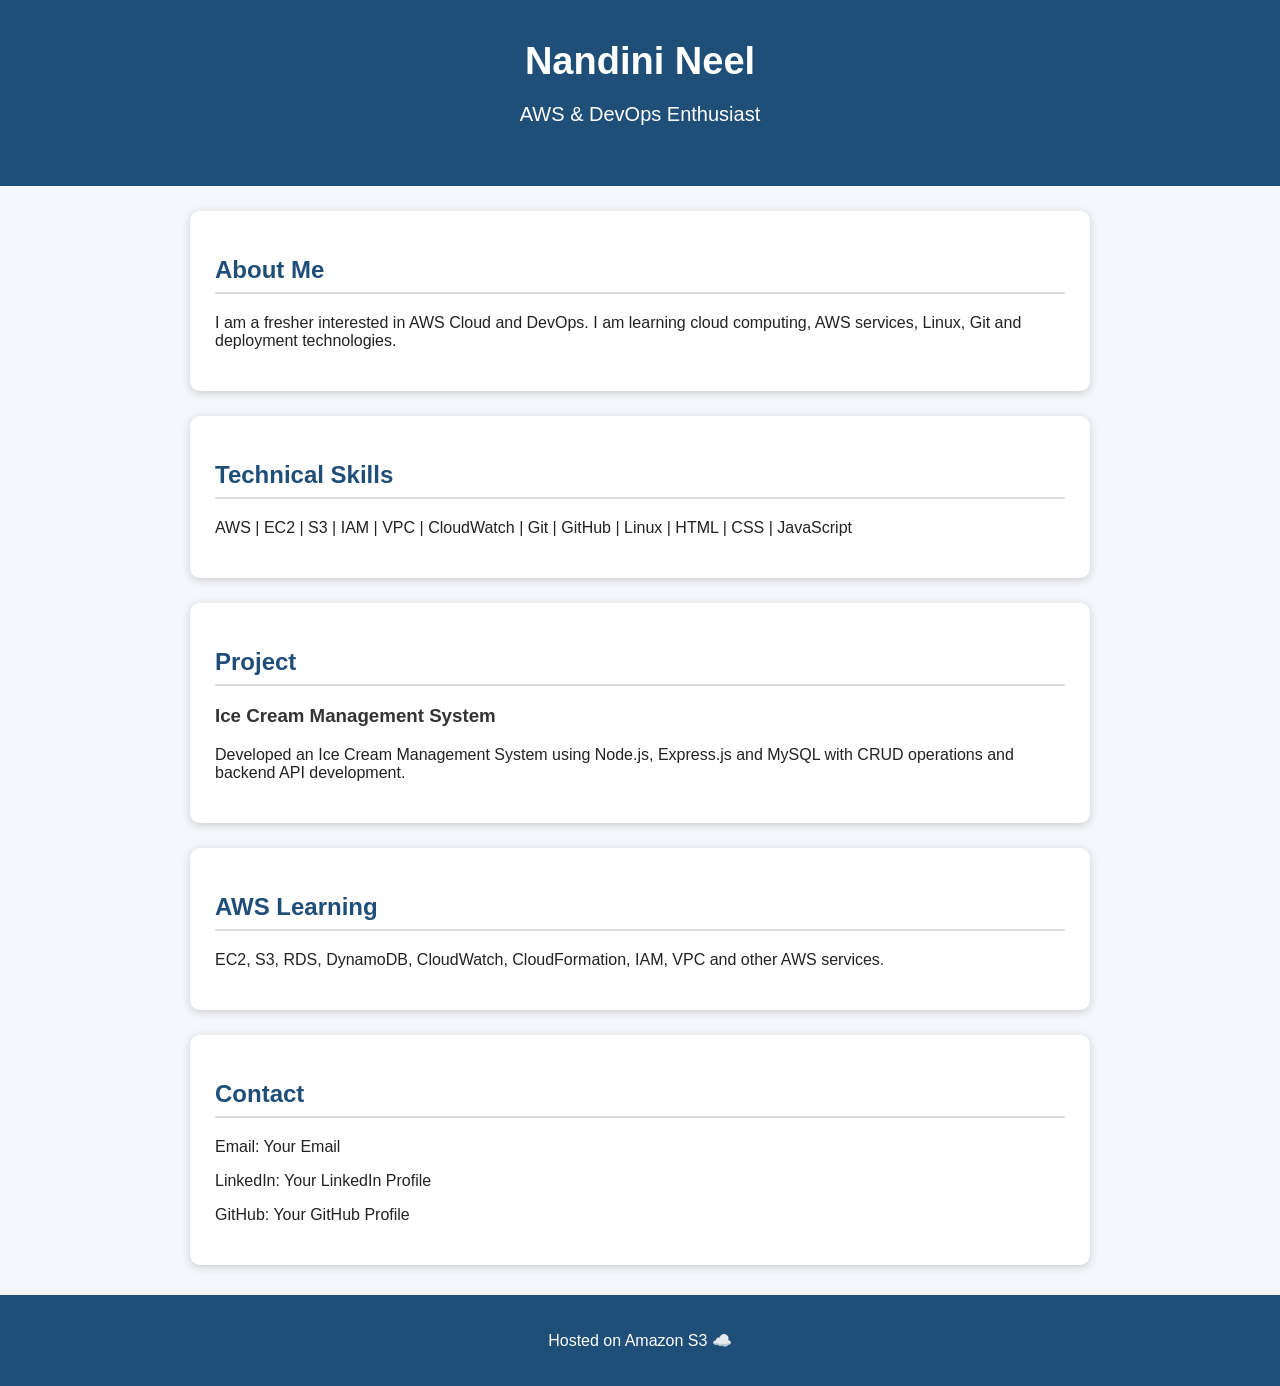
==== index.html @ 648cd5a4 "Initial resume website" ====
<!DOCTYPE html>
<html lang="en">
<head>
    <meta charset="UTF-8">
    <meta name="viewport" content="width=device-width, initial-scale=1.0">
    <title>Nandini Neel | AWS & DevOps</title>
    <link rel="stylesheet" href="style.css">
</head>

<body>

    <header>
        <h1>Nandini Neel</h1>
        <p>AWS & DevOps Enthusiast</p>
    </header>

    <section>
        <h2>About Me</h2>
        <p>
            I am a fresher interested in AWS Cloud and DevOps.
            I am learning cloud computing, AWS services, Linux,
            Git and deployment technologies.
        </p>
    </section>

    <section>
        <h2>Technical Skills</h2>
        <p>
            AWS | EC2 | S3 | IAM | VPC | CloudWatch |
            Git | GitHub | Linux | HTML | CSS | JavaScript
        </p>
    </section>

    <section>
        <h2>Project</h2>
        <h3>Ice Cream Management System</h3>
        <p>
            Developed an Ice Cream Management System using
            Node.js, Express.js and MySQL with CRUD operations
            and backend API development.
        </p>
    </section>

    <section>
        <h2>AWS Learning</h2>
        <p>
            EC2, S3, RDS, DynamoDB, CloudWatch, CloudFormation,
            IAM, VPC and other AWS services.
        </p>
    </section>

    <section>
        <h2>Contact</h2>
        <p>Email: Your Email</p>
        <p>LinkedIn: Your LinkedIn Profile</p>
        <p>GitHub: Your GitHub Profile</p>
    </section>

    <footer>
        <p>Hosted on Amazon S3 ☁️</p>
    </footer>

</body>
</html>
---- style.css ----
body {
    font-family: Arial, sans-serif;
    margin: 0;
    background: #f4f7fb;
    color: #222;
}

header {
    background: #1f4e79;
    color: white;
    text-align: center;
    padding: 40px 20px;
}

header h1 {
    margin: 0;
    font-size: 38px;
}

header p {
    font-size: 20px;
}

section {
    background: white;
    max-width: 850px;
    margin: 25px auto;
    padding: 25px;
    border-radius: 10px;
    box-shadow: 0 2px 8px #ccc;
}

h2 {
    color: #1f4e79;
    border-bottom: 2px solid #ddd;
    padding-bottom: 8px;
}

h3 {
    color: #333;
}

footer {
    background: #1f4e79;
    color: white;
    text-align: center;
    padding: 20px;
    margin-top: 30px;
}

@media (max-width: 600px) {
    section {
        margin: 15px;
    }

    header h1 {
        font-size: 30px;
    }
}
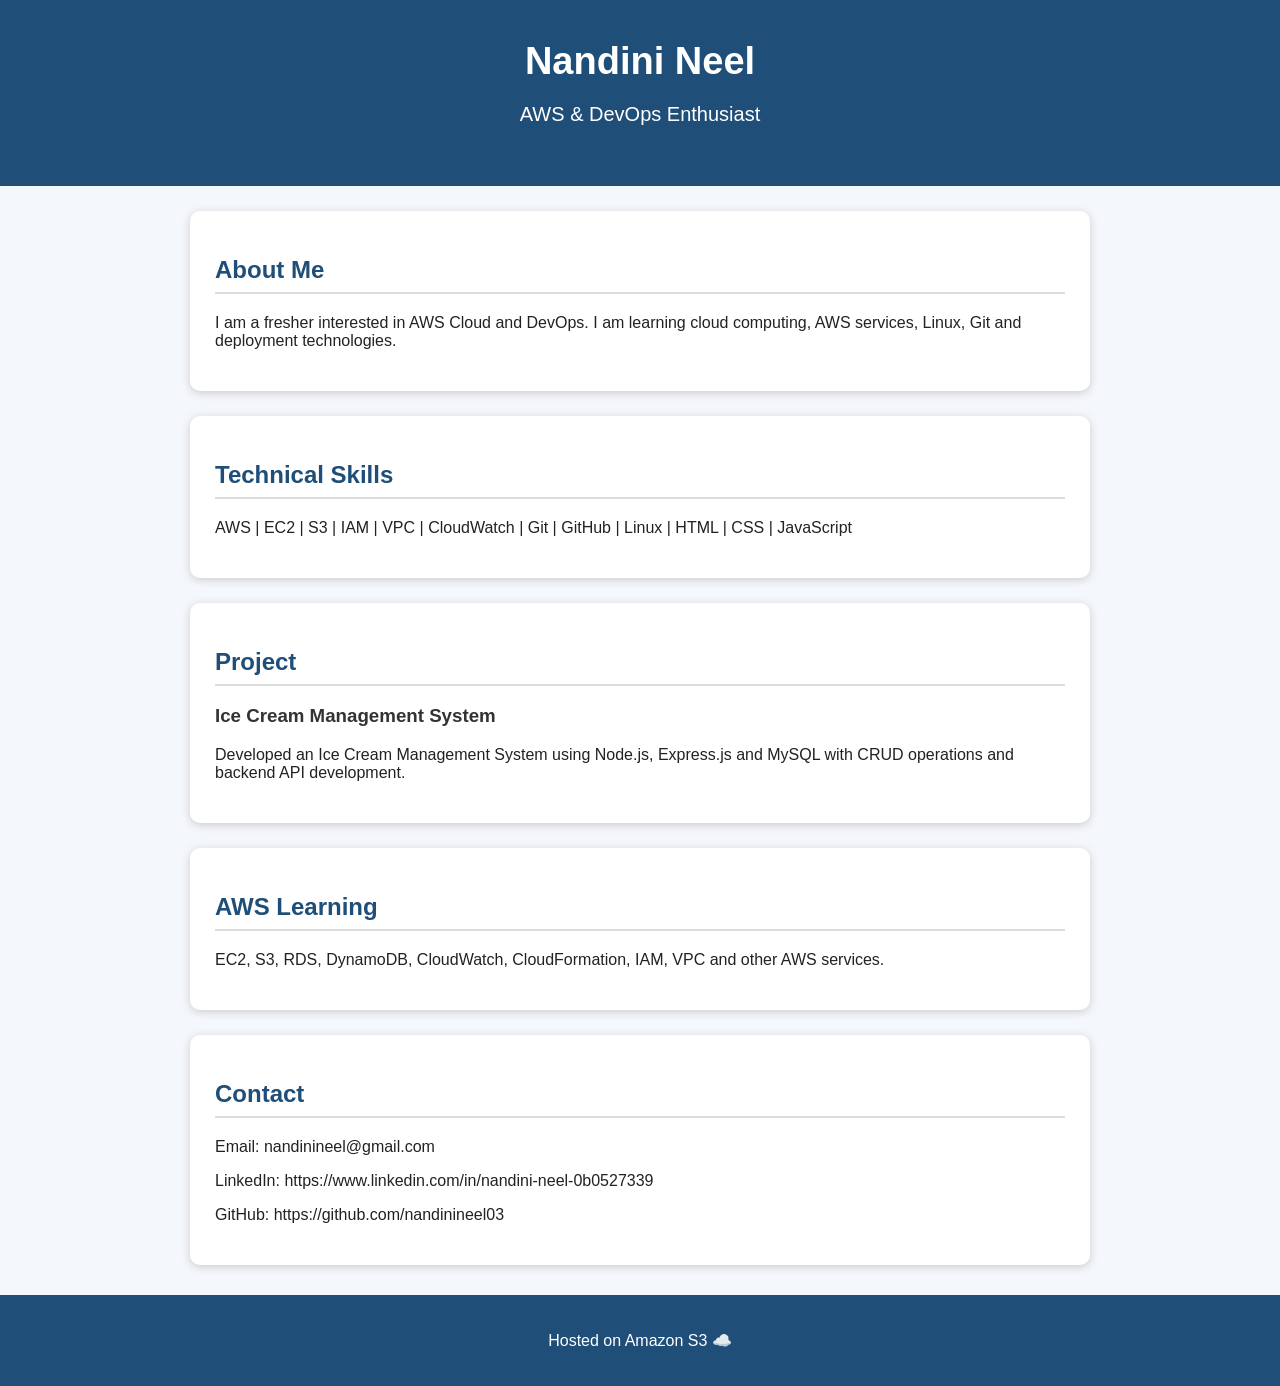
==== commit 675320dc: "Update contact details" ====
--- a/index.html
+++ b/index.html
@@ -51,9 +51,9 @@
 
     <section>
         <h2>Contact</h2>
-        <p>Email: Your Email</p>
-        <p>LinkedIn: Your LinkedIn Profile</p>
-        <p>GitHub: Your GitHub Profile</p>
+        <p>Email: nandinineel@gmail.com</p>
+        <p>LinkedIn: https://www.linkedin.com/in/nandini-neel-0b0527339</p>
+        <p>GitHub: https://github.com/nandinineel03</p>
     </section>
 
     <footer>
